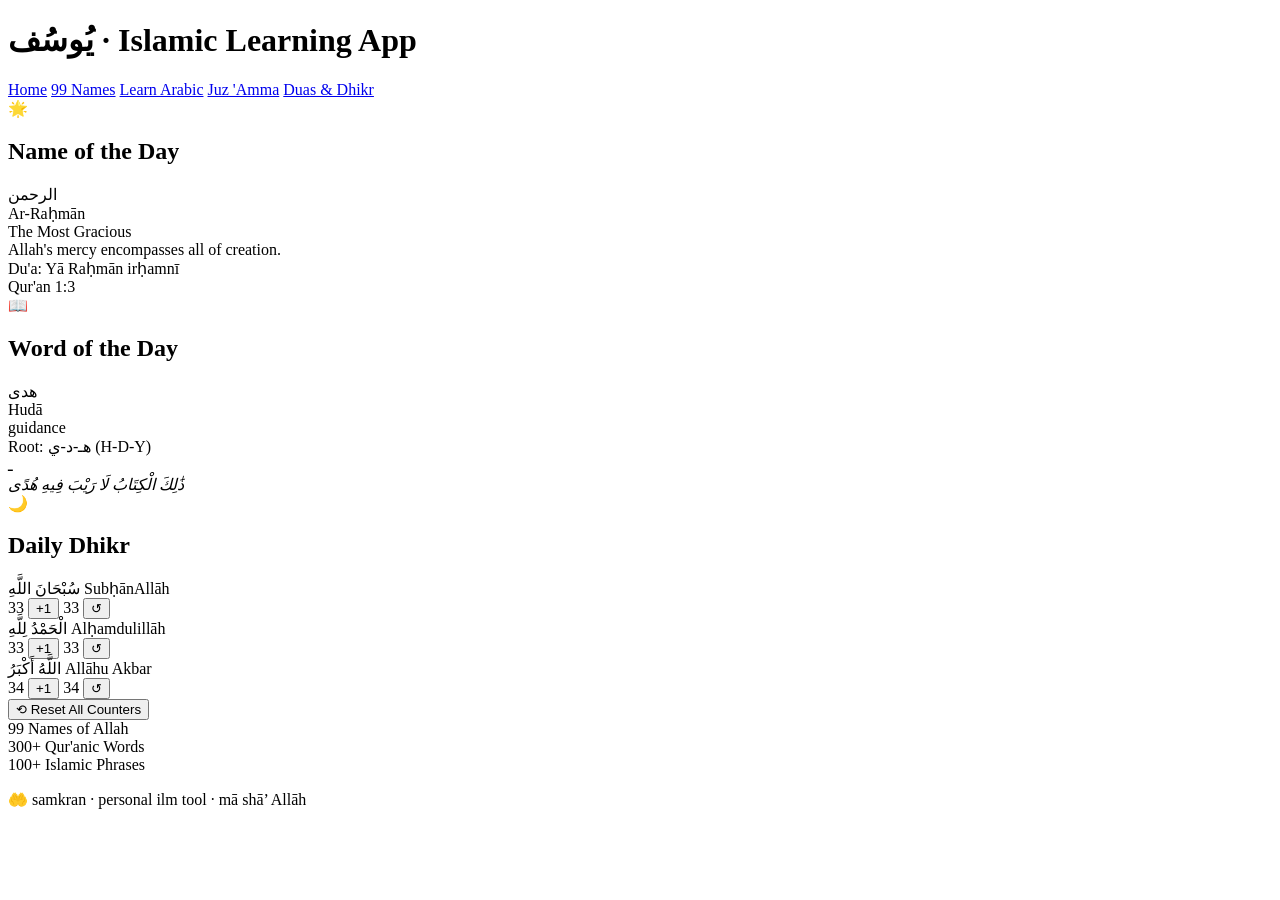
==== index.html @ 9eb37907 "Add HTML and manifest files" ====
<!DOCTYPE html>
<html lang="en">
<head>
  <meta charset="UTF-8">
  <meta name="viewport" content="width=device-width, initial-scale=1.0">
  <title>Yusuf · Islamic Learning App</title>
  <link rel="stylesheet" href="css/style.css">
  <link rel="preconnect" href="https://fonts.googleapis.com">
  <link rel="preconnect" href="https://fonts.gstatic.com" crossorigin>
  <link href="https://fonts.googleapis.com/css2?family=Amiri:wght@400;700&family=Noto+Sans:ital,wght@0,400;0,600;1,400&display=swap" rel="stylesheet">

  <!-- PWA Manifest and Theme -->
  <link rel="manifest" href="manifest.json">
  <meta name="theme-color" content="#facc15">
  <meta name="apple-mobile-web-app-capable" content="yes">
  <meta name="apple-mobile-web-app-status-bar-style" content="black-translucent">
  <meta name="apple-mobile-web-app-title" content="Samkran Ilm">
  <link rel="apple-touch-icon" href="icons/icon-192.png">
  <link rel="mask-icon" href="icons/icon-512.svg" color="#facc15">

  <!-- PWA Install Button -->
  <button id="installBtn" class="install-btn" style="display: none;">
    <span class="install-icon">📲</span>
    <span class="install-text">Install App</span>
  </button>
</head>
<body>
  <div class="container">
    <header class="header">
      <div class="logo">
        <h1><span class="arabic-logo">يُوسُف</span> · Islamic Learning App</h1>
      </div>
      <nav class="nav">
        <a href="index.html" class="active">Home</a>
        <a href="names.html">99 Names</a>
        <a href="arabic.html">Learn Arabic</a>
        <a href="juzAmma.html">Juz 'Amma</a>
        <a href="dua-dhikr.html">Duas & Dhikr</a>
      </nav>
    </header>

    <main>
      <div class="dashboard">
        <!-- Name of the Day Card -->
        <div class="card" id="nameOfDayCard">
          <div class="card-header">
            <span class="card-icon">🌟</span>
            <h2>Name of the Day</h2>
          </div>
          <div class="card-body">
            <div class="arabic-large" id="dailyNameArabic">الرحمن</div>
            <div class="transliteration" id="dailyNameTranslit">Ar-Raḥmān</div>
            <div class="meaning" id="dailyNameMeaning">The Most Gracious</div>
            <div class="reflection-box" id="dailyNameReflection">
              Allah's mercy encompasses all of creation.
            </div>
            <div class="dua-box" id="dailyNameDua">
              <span class="dua-label">Du'a:</span> Yā Raḥmān irḥamnī
            </div>
            <div class="evidence-badge" id="dailyNameEvidence">Qur'an 1:3</div>
          </div>
        </div>

        <!-- Arabic Word of the Day Card -->
        <div class="card" id="wordOfDayCard">
          <div class="card-header">
            <span class="card-icon">📖</span>
            <h2>Word of the Day</h2>
          </div>
          <div class="card-body">
            <div class="arabic-large" id="dailyWordArabic">هدى</div>
            <div class="transliteration" id="dailyWordTranslit">Hudā</div>
            <div class="meaning" id="dailyWordMeaning">guidance</div>
            <div class="root-box" id="dailyWordRoot">Root: هـ-د-ي (H-D-Y)</div>
            <div class="tajweed-note" id="dailyWordTajweed">ـ</div>
            <div class="example-box" id="dailyWordExample">
              <em>ذَٰلِكَ الْكِتَابُ لَا رَيْبَ فِيهِ هُدًى</em>
            </div>
          </div>
        </div>

        <!-- Daily Dhikr Card -->
        <div class="card">
          <div class="card-header">
            <span class="card-icon">🌙</span>
            <h2>Daily Dhikr</h2>
          </div>
          <div class="card-body">
            <div class="dhikr-item">
              <span class="dhikr-text">سُبْحَانَ اللَّهِ</span>
              <span class="dhikr-translit">SubḥānAllāh</span>
              <div class="counter-controls">
                <span class="badge" id="subhanTarget">33</span>
                <button class="counter-btn" id="subhanPlus">+1</button>
                <span class="counter-value" id="subhanValue">33</span>
                <button class="reset-btn" id="subhanReset">↺</button>
              </div>
            </div>
            
            <div class="dhikr-item">
              <span class="dhikr-text">الْحَمْدُ لِلَّهِ</span>
              <span class="dhikr-translit">Alḥamdulillāh</span>
              <div class="counter-controls">
                <span class="badge" id="hamdTarget">33</span>
                <button class="counter-btn" id="hamdPlus">+1</button>
                <span class="counter-value" id="hamdValue">33</span>
                <button class="reset-btn" id="hamdReset">↺</button>
              </div>
            </div>
            
            <div class="dhikr-item">
              <span class="dhikr-text">اللَّهُ أَكْبَرُ</span>
              <span class="dhikr-translit">Allāhu Akbar</span>
              <div class="counter-controls">
                <span class="badge" id="akbarTarget">34</span>
                <button class="counter-btn" id="akbarPlus">+1</button>
                <span class="counter-value" id="akbarValue">34</span>
                <button class="reset-btn" id="akbarReset">↺</button>
              </div>
            </div>
            
            <button class="btn-secondary" id="resetAllDhikr">⟲ Reset All Counters</button>
          </div>
        </div>
      </div>

      <!-- Quick Stats Row -->
      <div class="stats-row">
        <div class="stat-card">
          <span class="stat-value" id="totalNamesCount">99</span>
          <span class="stat-label">Names of Allah</span>
        </div>
        <div class="stat-card">
          <span class="stat-value" id="totalWordsCount">300+</span>
          <span class="stat-label">Qur'anic Words</span>
        </div>
        <div class="stat-card">
          <span class="stat-value" id="totalPhrasesCount">100+</span>
          <span class="stat-label">Islamic Phrases</span>
        </div>
      </div>
    </main>

    <footer class="footer">
      <p>🤲 samkran · personal ilm tool · mā shā’ Allāh</p>
    </footer>
  </div>

  <!-- Scripts - Updated with correct file names -->
  <script src="js/namesData.js"></script>
  <script src="js/arabic-data.js"></script>
  <script src="js/main.js"></script>

  <script>
  if ('serviceWorker' in navigator) {
    navigator.serviceWorker.register('/sw.js')
      .then(reg => console.log('✅ Service Worker registered'))
      .catch(err => console.log('❌ Service Worker error:', err));
  }
</script>

<div id="install-btn" style="display: none; position: fixed; bottom: 20px; left: 20px; right: 20px; background: #facc15; color: #0f172a; text-align: center; padding: 15px; border-radius: 50px; font-weight: bold; cursor: pointer; z-index: 1000;">
  📲 Install App
</div>

<script>
  let deferredPrompt;
  const installBtn = document.getElementById('install-btn');
  
  window.addEventListener('beforeinstallprompt', (e) => {
    e.preventDefault();
    deferredPrompt = e;
    installBtn.style.display = 'block';
  });
  
  installBtn.addEventListener('click', async () => {
    if (!deferredPrompt) return;
    installBtn.style.display = 'none';
    deferredPrompt.prompt();
    const { outcome } = await deferredPrompt.userChoice;
    console.log('Install result:', outcome);
  });
  
  window.addEventListener('appinstalled', () => {
    installBtn.style.display = 'none';
  });
</script>
</body>
</html>
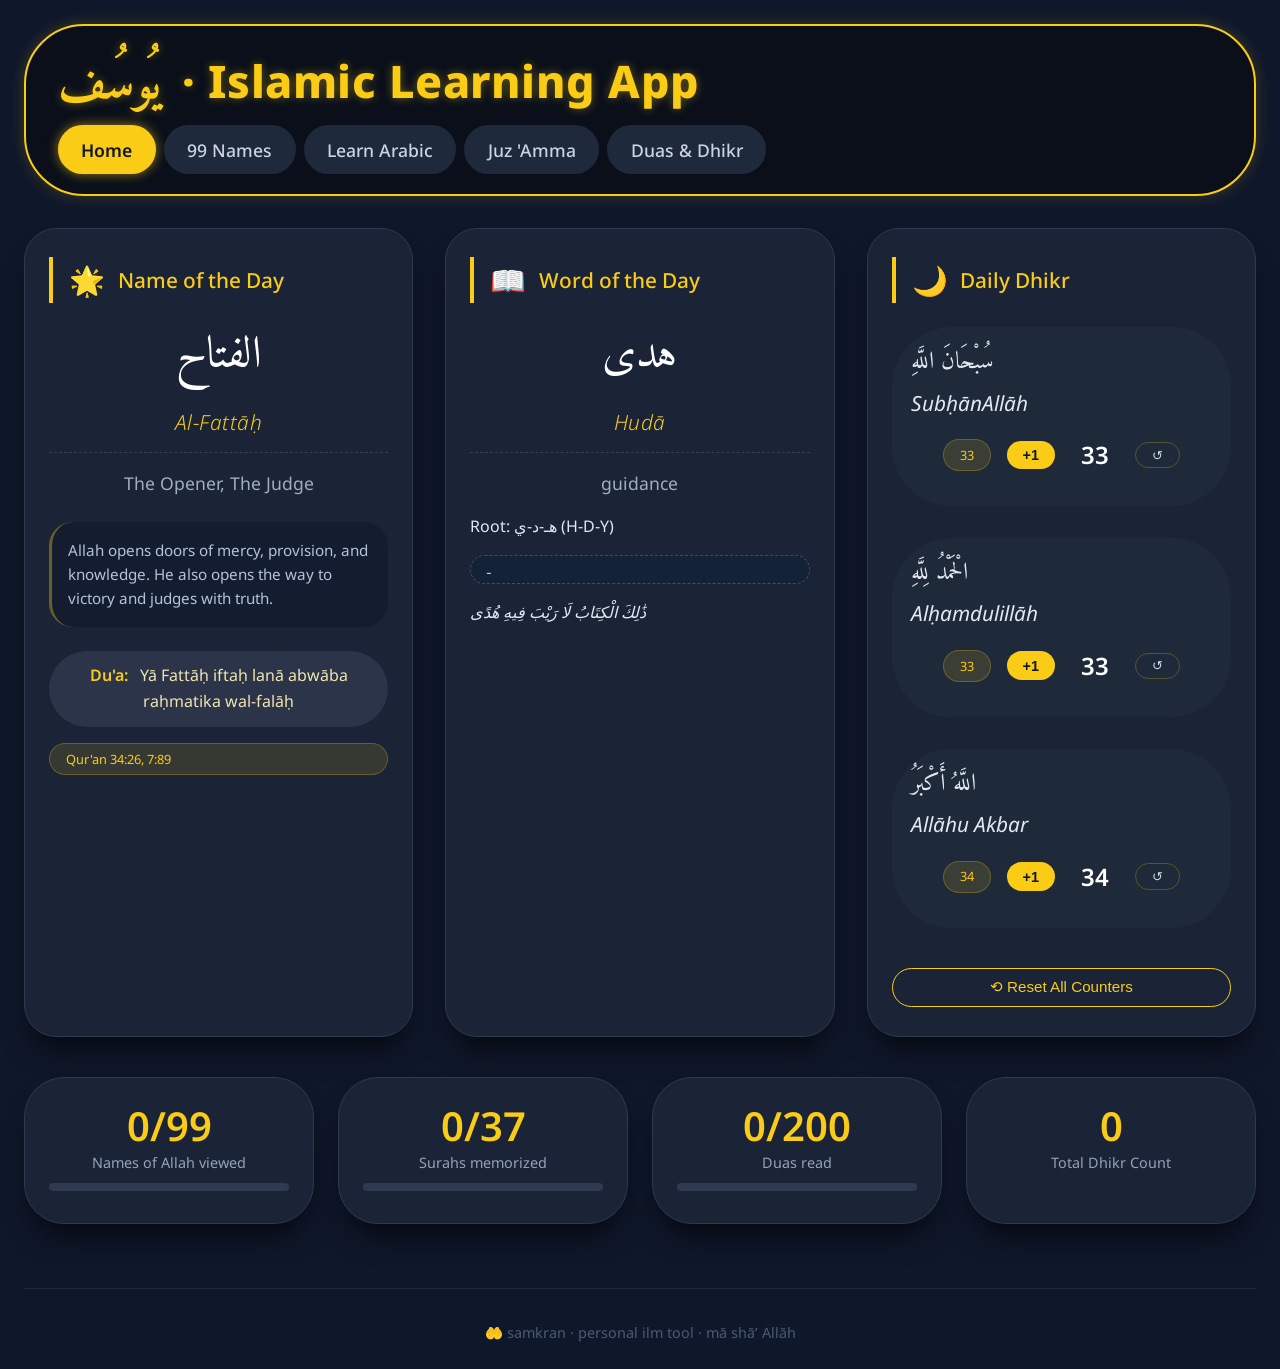
==== commit 0cc66040: "Updatedbto latest version" ====
--- a/index.html
+++ b/index.html
@@ -17,12 +17,6 @@
   <meta name="apple-mobile-web-app-title" content="Samkran Ilm">
   <link rel="apple-touch-icon" href="icons/icon-192.png">
   <link rel="mask-icon" href="icons/icon-512.svg" color="#facc15">
-
-  <!-- PWA Install Button -->
-  <button id="installBtn" class="install-btn" style="display: none;">
-    <span class="install-icon">📲</span>
-    <span class="install-text">Install App</span>
-  </button>
 </head>
 <body>
   <div class="container">
@@ -124,19 +118,32 @@
         </div>
       </div>
 
-      <!-- Quick Stats Row -->
+      <!-- GLOBAL PROGRESS STATS (enhanced) -->
       <div class="stats-row">
         <div class="stat-card">
-          <span class="stat-value" id="totalNamesCount">99</span>
-          <span class="stat-label">Names of Allah</span>
+          <span class="stat-value" id="globalNamesCount">0/99</span>
+          <span class="stat-label">Names of Allah viewed</span>
+          <div class="progress-bar-container" style="margin-top: 0.5rem;">
+            <div class="progress-bar-fill" id="globalNamesProgress" style="width: 0%;"></div>
+          </div>
         </div>
         <div class="stat-card">
-          <span class="stat-value" id="totalWordsCount">300+</span>
-          <span class="stat-label">Qur'anic Words</span>
+          <span class="stat-value" id="globalSurahsCount">0/37</span>
+          <span class="stat-label">Surahs memorized</span>
+          <div class="progress-bar-container" style="margin-top: 0.5rem;">
+            <div class="progress-bar-fill" id="globalSurahsProgress" style="width: 0%;"></div>
+          </div>
         </div>
         <div class="stat-card">
-          <span class="stat-value" id="totalPhrasesCount">100+</span>
-          <span class="stat-label">Islamic Phrases</span>
+          <span class="stat-value" id="globalDuasCount">0/200</span>
+          <span class="stat-label">Duas read</span>
+          <div class="progress-bar-container" style="margin-top: 0.5rem;">
+            <div class="progress-bar-fill" id="globalDuasProgress" style="width: 0%;"></div>
+          </div>
+        </div>
+        <div class="stat-card">
+          <span class="stat-value" id="globalDhikrCount">0</span>
+          <span class="stat-label">Total Dhikr Count</span>
         </div>
       </div>
     </main>
@@ -146,44 +153,43 @@
     </footer>
   </div>
 
-  <!-- Scripts - Updated with correct file names -->
+  <!-- PWA Install Button (only one) -->
+  <div id="install-btn" style="display: none; position: fixed; bottom: 20px; left: 20px; right: 20px; background: #facc15; color: #0f172a; text-align: center; padding: 15px; border-radius: 50px; font-weight: bold; cursor: pointer; z-index: 1000;">
+    📲 Install App
+  </div>
+
+  <!-- Scripts -->
   <script src="js/namesData.js"></script>
   <script src="js/arabic-data.js"></script>
   <script src="js/main.js"></script>
 
   <script>
-  if ('serviceWorker' in navigator) {
-    navigator.serviceWorker.register('/sw.js')
-      .then(reg => console.log('✅ Service Worker registered'))
-      .catch(err => console.log('❌ Service Worker error:', err));
-  }
-</script>
+    if ('serviceWorker' in navigator) {
+      navigator.serviceWorker.register('/sw.js')
+        .then(reg => console.log('✅ Service Worker registered'))
+        .catch(err => console.log('❌ Service Worker error:', err));
+    }
 
-<div id="install-btn" style="display: none; position: fixed; bottom: 20px; left: 20px; right: 20px; background: #facc15; color: #0f172a; text-align: center; padding: 15px; border-radius: 50px; font-weight: bold; cursor: pointer; z-index: 1000;">
-  📲 Install App
-</div>
-
-<script>
-  let deferredPrompt;
-  const installBtn = document.getElementById('install-btn');
-  
-  window.addEventListener('beforeinstallprompt', (e) => {
-    e.preventDefault();
-    deferredPrompt = e;
-    installBtn.style.display = 'block';
-  });
-  
-  installBtn.addEventListener('click', async () => {
-    if (!deferredPrompt) return;
-    installBtn.style.display = 'none';
-    deferredPrompt.prompt();
-    const { outcome } = await deferredPrompt.userChoice;
-    console.log('Install result:', outcome);
-  });
-  
-  window.addEventListener('appinstalled', () => {
-    installBtn.style.display = 'none';
-  });
-</script>
+    let deferredPrompt;
+    const installBtn = document.getElementById('install-btn');
+    
+    window.addEventListener('beforeinstallprompt', (e) => {
+      e.preventDefault();
+      deferredPrompt = e;
+      installBtn.style.display = 'block';
+    });
+    
+    installBtn.addEventListener('click', async () => {
+      if (!deferredPrompt) return;
+      installBtn.style.display = 'none';
+      deferredPrompt.prompt();
+      const { outcome } = await deferredPrompt.userChoice;
+      console.log('Install result:', outcome);
+    });
+    
+    window.addEventListener('appinstalled', () => {
+      installBtn.style.display = 'none';
+    });
+  </script>
 </body>
 </html>
--- a/css/style.css
+++ b/css/style.css
@@ -0,0 +1,3410 @@
+/* ===== SAMKRAN ILM · MAIN STYLESHEET ===== */
+/* Dark navy · Gold accent · Academic transliteration */
+
+* {
+  margin: 0;
+  padding: 0;
+  box-sizing: border-box;
+}
+
+
+body {
+  background-color: #0f172a;
+  color: #e2e8f0;
+  font-family: 'Noto Sans', -apple-system, BlinkMacSystemFont, 'Segoe UI', sans-serif;
+  line-height: 1.6;
+  min-height: 100vh;
+}
+
+.container {
+  max-width: 1400px;
+  margin: 0 auto;
+  padding: 1.5rem;
+}
+
+/* ===== HEADER & NAVIGATION ===== */
+.header {
+  display: flex;
+  justify-content: space-between;
+  align-items: center;
+  flex-wrap: wrap;
+  background-color: #0a0f1a;
+  padding: 1.2rem 2rem;
+  border-radius: 60px;
+  border: 2px solid #facc15;
+  box-shadow: 0 0 15px rgba(250, 204, 21, 0.2);
+  margin-bottom: 2rem;
+}
+
+.logo h1 {
+  font-size: 2.8rem;
+  font-weight: 800;
+  color: #facc15;
+  text-shadow: 0 0 10px rgba(250, 204, 21, 0.4);
+  letter-spacing: 0.5px;
+}
+
+.arabic-logo {
+  font-family: 'Amiri', serif;
+  font-size: 3rem;
+  margin-right: 0.5rem;
+  font-weight: 800;
+}
+
+.nav {
+  display: flex;
+  gap: 0.5rem;
+  flex-wrap: wrap;
+}
+
+.nav a {
+  color: #cbd5e1;
+  text-decoration: none;
+  padding: 0.6rem 1.4rem;
+  border-radius: 40px;
+  background-color: #1e293b;
+  border: 1px solid transparent;
+  transition: all 0.2s ease;
+  font-weight: 500;
+  font-size: 1.1rem;
+}
+
+.nav a:hover {
+  border-color: #facc1540;
+  color: #facc15;
+  background-color: #2d3a4f;
+}
+
+.nav a.active {
+  background-color: #facc15;
+  color: #0f172a;
+  font-weight: 600;
+  box-shadow: 0 0 12px #facc1590;
+}
+
+/* ===== CARDS & GRIDS (GENERAL) ===== */
+.dashboard {
+  display: grid;
+  grid-template-columns: repeat(auto-fit, minmax(320px, 1fr));
+  gap: 2rem;
+  margin-bottom: 2.5rem;
+}
+
+.card,
+.dua-card,
+.name-card,
+.word-card,
+.dhikr-card,
+.tool-card,
+.stat-card,
+.root-card,
+.phrase-card,
+.sentence-card,
+.quiz-card-large {
+  background: #1a2436;
+  border-radius: 32px;
+  padding: 1.8rem 1.5rem;
+  border: 1px solid #2d3a4f;
+  box-shadow: 0 20px 30px -10px rgba(0, 0, 0, 0.7);
+  transition: transform 0.2s, border-color 0.2s;
+}
+
+.card:hover,
+.dua-card:hover,
+.name-card:hover,
+.word-card:hover,
+.dhikr-card:hover,
+.tool-card:hover,
+.stat-card:hover,
+.root-card:hover,
+.phrase-card:hover,
+.sentence-card:hover {
+  border-color: #facc1550;
+  transform: translateY(-4px);
+}
+
+.card-header {
+  display: flex;
+  align-items: center;
+  gap: 0.8rem;
+  margin-bottom: 1.5rem;
+  border-left: 4px solid #facc15;
+  padding-left: 1rem;
+}
+
+.card-header h2,
+.dua-header h2,
+.dhikr-header h2,
+.tools-header h2 {
+  font-size: 1.3rem;
+  font-weight: 500;
+  color: #facc15;
+}
+
+.card-icon,
+.header-icon {
+  font-size: 1.8rem;
+}
+
+.card-body {
+  display: flex;
+  flex-direction: column;
+  gap: 1rem;
+}
+
+/* ===== TYPOGRAPHY ===== */
+.arabic-large {
+  font-family: 'Amiri', 'Traditional Arabic', serif;
+  font-size: 2.8rem;
+  color: #ffffff;
+  line-height: 1.3;
+  text-align: center;
+  margin-bottom: 0.3rem;
+}
+
+.transliteration {
+  font-size: 1.3rem;
+  color: #facc15;
+  font-style: italic;
+  font-weight: 300;
+  text-align: center;
+  letter-spacing: 0.5px;
+  border-bottom: 1px dashed #334155;
+  padding-bottom: 0.8rem;
+}
+
+.meaning,
+.swahili-text {
+  font-size: 1.1rem;
+  color: #a0afc0;
+  text-align: center;
+  font-weight: 400;
+}
+
+.reflection-box {
+  background: #0f172a80;
+  border-radius: 24px;
+  padding: 1rem;
+  font-size: 0.95rem;
+  color: #b1c3d9;
+  border-left: 3px solid #facc1560;
+  margin: 0.5rem 0;
+}
+
+.dua-box {
+  background: #2b3448;
+  padding: 0.8rem 1rem;
+  border-radius: 60px;
+  font-size: 1rem;
+  color: #f1e5b0;
+  text-align: center;
+}
+
+.dua-label {
+  color: #facc15;
+  font-weight: 600;
+  margin-right: 0.5rem;
+}
+
+.evidence-badge,
+.source-badge,
+.category-badge,
+.badge {
+  background: #facc1520;
+  color: #facc15;
+  padding: 0.3rem 1rem;
+  border-radius: 30px;
+  font-size: 0.8rem;
+  border: 1px solid #facc1540;
+  display: inline-block;
+  white-space: nowrap;
+}
+
+.source-badge.quran {
+  background: #4ade8020;
+  color: #4ade80;
+  border-color: #4ade8040;
+}
+
+.source-badge.hadith {
+  background: #60a5fa20;
+  color: #60a5fa;
+  border-color: #60a5fa40;
+}
+
+.badge.large {
+  font-size: 1rem;
+  padding: 0.4rem 1.2rem;
+}
+
+/* ===== COUNTERS (used in Dhikr) ===== */
+.dhikr-item {
+  background: #1e2a3a;
+  border-radius: 60px;
+  padding: 1rem 1.2rem;
+  margin-bottom: 1rem;
+}
+
+.dhikr-text {
+  font-family: 'Amiri', serif;
+  font-size: 1.5rem;
+  display: block;
+  margin-bottom: 0.3rem;
+}
+
+.dhikr-translit {
+  font-size: 0.9rem;
+  color: #94a3b8;
+  font-style: italic;
+  display: block;
+  margin-bottom: 0.8rem;
+}
+
+.counter-controls {
+  display: flex;
+  align-items: center;
+  justify-content: space-between;
+  gap: 0.5rem;
+}
+
+.counter-btn {
+  background: #facc15;
+  border: none;
+  color: #0f172a;
+  font-weight: bold;
+  padding: 0.4rem 1rem;
+  border-radius: 30px;
+  cursor: pointer;
+  transition: 0.15s;
+  font-size: 0.9rem;
+}
+
+.counter-btn:hover {
+  background: #ffd966;
+  transform: scale(1.02);
+}
+
+.counter-value {
+  font-size: 1.5rem;
+  font-weight: 600;
+  color: white;
+  min-width: 3rem;
+  text-align: center;
+}
+
+.reset-btn,
+.counter-control-btn {
+  background: transparent;
+  border: 1px solid #facc1540;
+  color: #cbd5e1;
+  padding: 0.3rem 1rem;
+  border-radius: 30px;
+  cursor: pointer;
+  transition: 0.1s;
+}
+
+.reset-btn:hover,
+.counter-control-btn:hover {
+  background: #facc1510;
+  border-color: #facc15;
+}
+
+.btn-secondary {
+  background: transparent;
+  border: 1px solid #facc15;
+  color: #facc15;
+  padding: 0.6rem 1.5rem;
+  border-radius: 40px;
+  cursor: pointer;
+  font-size: 0.95rem;
+  margin-top: 0.5rem;
+  width: 100%;
+  transition: 0.15s;
+}
+
+.btn-secondary:hover {
+  background: #facc1510;
+}
+
+/* ===== STATS ROW ===== */
+.stats-row {
+  display: grid;
+  grid-template-columns: repeat(auto-fit, minmax(150px, 1fr));
+  gap: 1.5rem;
+  margin: 2rem 0;
+}
+
+.stat-card {
+  background: #1a2436;
+  border-radius: 40px;
+  padding: 1.5rem;
+  text-align: center;
+  border: 1px solid #2d3a4f;
+}
+
+.stat-value {
+  font-size: 2.5rem;
+  font-weight: 600;
+  color: #facc15;
+  display: block;
+  line-height: 1.2;
+}
+
+.stat-label {
+  font-size: 0.95rem;
+  color: #94a3b8;
+}
+
+/* ===== NAMES GRID ===== */
+.names-grid {
+  display: grid;
+  grid-template-columns: repeat(auto-fill, minmax(280px, 1fr));
+  gap: 1.8rem;
+  margin: 2rem 0;
+}
+
+.name-card {
+  background: #1a2436;
+  border-radius: 32px;
+  padding: 1.8rem 1.2rem;
+  border: 1px solid #2d3a4f;
+  cursor: pointer;
+  transition: all 0.2s;
+  display: flex;
+  flex-direction: column;
+  gap: 0.8rem;
+}
+
+.name-card:hover {
+  border-color: #facc15;
+  transform: translateY(-5px);
+  box-shadow: 0 20px 25px -10px #000000cc;
+}
+
+.name-card .arabic-name {
+  font-family: 'Amiri', serif;
+  font-size: 2.2rem;
+  color: white;
+  text-align: center;
+}
+
+.name-card .transliteration {
+  font-size: 1.1rem;
+  border-bottom: none;
+  padding-bottom: 0;
+}
+
+.name-card .meaning {
+  font-size: 0.95rem;
+}
+
+/* ===== DETAIL VIEW ===== */
+.hidden {
+  display: none !important;
+}
+
+.btn-back {
+  background: #1e2a3a;
+  border: 1px solid #facc1540;
+  color: white;
+  padding: 0.6rem 1.8rem;
+  border-radius: 40px;
+  cursor: pointer;
+  margin-bottom: 1.5rem;
+  font-size: 1rem;
+}
+
+.btn-back:hover {
+  background: #2a3a50;
+  border-color: #facc15;
+}
+
+.detail-card {
+  background: #1a2436;
+  border-radius: 40px;
+  padding: 2.5rem;
+  border: 1px solid #2d3a4f;
+}
+
+.detail-header {
+  text-align: center;
+  margin-bottom: 2rem;
+  border-bottom: 1px solid #334155;
+  padding-bottom: 1.5rem;
+}
+
+.name-arabic-large {
+  font-family: 'Amiri', serif;
+  font-size: 4.5rem;
+  color: #facc15;
+  line-height: 1.3;
+}
+
+.name-translit-large {
+  font-size: 2rem;
+  color: #e2e8f0;
+  font-style: italic;
+}
+
+.detail-row {
+  display: flex;
+  flex-wrap: wrap;
+  border-bottom: 1px dashed #334155;
+  padding: 1rem 0;
+}
+
+.detail-label {
+  flex: 0 0 140px;
+  color: #94a3b8;
+  font-weight: 500;
+}
+
+.detail-value {
+  flex: 1;
+  color: white;
+}
+
+.personal-note-section {
+  margin-top: 2rem;
+  padding-top: 1rem;
+}
+
+.personal-note {
+  width: 100%;
+  background: #1e2a3a;
+  border: 1px solid #3d4e66;
+  border-radius: 28px;
+  padding: 1.2rem;
+  color: white;
+  font-family: inherit;
+  margin-top: 0.5rem;
+  resize: vertical;
+}
+
+/* ===== WORDS GRID ===== */
+.words-grid {
+  display: grid;
+  grid-template-columns: repeat(auto-fill, minmax(300px, 1fr));
+  gap: 1.2rem;
+  max-height: 600px;
+  overflow-y: auto;
+  padding-right: 0.5rem;
+  margin: 1.5rem 0;
+}
+
+.word-card {
+  background: #1b2538;
+  border-radius: 24px;
+  padding: 1.2rem;
+  border: 1px solid #2e3b50;
+  display: flex;
+  flex-direction: column;
+  gap: 0.5rem;
+}
+
+.word-arabic {
+  font-family: 'Amiri', serif;
+  font-size: 2rem;
+  color: white;
+}
+
+.word-translit {
+  color: #facc15;
+  font-style: italic;
+  font-size: 1rem;
+}
+
+.word-meaning {
+  color: #a0afc0;
+  font-size: 0.95rem;
+}
+
+.word-root {
+  font-size: 0.85rem;
+  color: #64748b;
+  background: #0f172a;
+  padding: 0.2rem 0.8rem;
+  border-radius: 20px;
+  display: inline-block;
+  align-self: flex-start;
+}
+
+.tajweed-note {
+  font-size: 0.8rem;
+  background: #132237;
+  padding: 0.2rem 1rem;
+  border-radius: 30px;
+  color: #aaccff;
+  border: 1px dashed #3b4e6b;
+  cursor: help;
+}
+
+/* ===== TABS (general) ===== */
+.tabs-container,
+.main-tabs-container,
+.learning-tabs {
+  display: flex;
+  flex-wrap: wrap;
+  gap: 0.5rem;
+  margin: 2rem 0;
+  background: #1a2436;
+  padding: 0.8rem;
+  border-radius: 60px;
+  border: 1px solid #2d3a4f;
+  justify-content: center;
+}
+
+.tab-btn,
+.main-tab-btn,
+.learning-tabs .tab-btn,
+.filter-btn,
+.category-pill,
+.dhikr-cat-btn {
+  background: transparent;
+  border: none;
+  color: #94a3b8;
+  padding: 0.7rem 1.5rem;
+  border-radius: 40px;
+  cursor: pointer;
+  font-size: 1rem;
+  transition: all 0.2s;
+  flex: 0 1 auto;
+  min-width: 120px;
+  white-space: nowrap;
+}
+
+.tab-btn:hover,
+.main-tab-btn:hover,
+.learning-tabs .tab-btn:hover,
+.filter-btn:hover,
+.category-pill:hover,
+.dhikr-cat-btn:hover {
+  background: #2d3a4f;
+  color: white;
+}
+
+.tab-btn.active,
+.main-tab-btn.active,
+.learning-tabs .tab-btn.active,
+.filter-btn.active,
+.category-pill.active,
+.dhikr-cat-btn.active {
+  background: #facc15;
+  color: #0f172a;
+  font-weight: 600;
+}
+
+.tab-content {
+  display: block;
+}
+
+.tab-content.hidden,
+.main-tab-content.hidden {
+  display: none !important;
+}
+
+/* ===== SEARCH BOX ===== */
+.search-box {
+  background: #1e2a3a;
+  border: 1px solid #3d4e66;
+  border-radius: 60px;
+  padding: 0.8rem 1.5rem;
+  color: white;
+  font-size: 1rem;
+  width: 100%;
+  max-width: 400px;
+  margin: 1rem 0;
+}
+
+.search-box:focus {
+  outline: none;
+  border-color: #facc15;
+}
+
+/* ===== PHRASES LIST ===== */
+.phrases-list {
+  max-height: 600px;
+  overflow-y: auto;
+  padding-right: 0.5rem;
+}
+
+.phrase-item {
+  background: #1b2538;
+  border-radius: 28px;
+  padding: 1.2rem;
+  margin-bottom: 0.8rem;
+  border: 1px solid #2e3b50;
+}
+
+.phrase-arabic {
+  font-family: 'Amiri', serif;
+  font-size: 1.8rem;
+  color: white;
+  margin-right: 1rem;
+}
+
+.phrase-translit {
+  color: #facc15;
+  font-style: italic;
+  font-size: 1rem;
+}
+
+.phrase-meaning {
+  color: #a0afc0;
+  margin: 0.5rem 0;
+}
+
+.phrase-usage {
+  font-size: 0.85rem;
+  color: #64748b;
+  background: #0f172a;
+  padding: 0.2rem 0.8rem;
+  border-radius: 20px;
+  display: inline-block;
+}
+
+/* ===== SLIDESHOW ===== */
+.slideshow-container {
+  background: #111e2e;
+  border-radius: 48px;
+  padding: 2.5rem 2rem;
+  text-align: center;
+  margin: 2rem 0;
+  border: 1px solid #facc1520;
+}
+
+.slideshow-arabic {
+  font-family: 'Amiri', serif;
+  font-size: 3.5rem;
+  color: #facc15;
+  line-height: 1.4;
+  margin-bottom: 0.5rem;
+}
+
+.slideshow-translit {
+  font-size: 1.8rem;
+  color: #e2e8f0;
+  font-style: italic;
+  margin-bottom: 1rem;
+}
+
+.slideshow-meaning {
+  font-size: 1.3rem;
+  color: #94a3b8;
+  margin-bottom: 1.5rem;
+}
+
+.slideshow-count {
+  background: #facc1520;
+  color: #facc15;
+  padding: 0.5rem 2rem;
+  border-radius: 60px;
+  display: inline-block;
+  font-size: 1.2rem;
+  border: 1px solid #facc1540;
+  margin-bottom: 1.5rem;
+}
+
+.slideshow-nav {
+  display: flex;
+  justify-content: center;
+  gap: 1rem;
+  margin: 1.5rem 0;
+}
+
+.nav-btn {
+  background: #1e2a3a;
+  border: 1px solid #facc1540;
+  color: white;
+  padding: 0.6rem 2rem;
+  border-radius: 40px;
+  font-size: 1rem;
+  cursor: pointer;
+  transition: 0.1s;
+}
+
+.nav-btn:hover {
+  background: #2a3a50;
+  border-color: #facc15;
+}
+
+.timer-note {
+  color: #64748b;
+  font-size: 0.9rem;
+}
+
+/* ===== ROOTS & KHUTBAH ===== */
+.roots-grid {
+  display: grid;
+  grid-template-columns: repeat(auto-fit, minmax(250px, 1fr));
+  gap: 1.5rem;
+  margin: 2rem 0;
+}
+
+.root-card {
+  background: #1a2436;
+  border-radius: 28px;
+  padding: 1.5rem;
+  border: 1px solid #2d3a4f;
+}
+
+.root-letters {
+  font-family: 'Amiri', serif;
+  font-size: 2.5rem;
+  color: #facc15;
+  margin-bottom: 0.5rem;
+}
+
+.root-meaning {
+  color: white;
+  font-weight: 500;
+  margin-bottom: 1rem;
+}
+
+.root-words {
+  list-style: none;
+}
+
+.root-words li {
+  padding: 0.3rem 0;
+  border-bottom: 1px dashed #334155;
+  display: flex;
+  justify-content: space-between;
+}
+
+.khutbah-grid {
+  display: grid;
+  grid-template-columns: repeat(auto-fill, minmax(200px, 1fr));
+  gap: 1rem;
+  margin: 1.5rem 0;
+}
+
+.khutbah-item {
+  background: #1b2538;
+  border-radius: 20px;
+  padding: 1rem;
+  text-align: center;
+}
+
+.khutbah-arabic {
+  font-family: 'Amiri', serif;
+  font-size: 1.8rem;
+  color: white;
+}
+
+.khutbah-translit {
+  color: #facc15;
+  font-style: italic;
+  font-size: 0.9rem;
+}
+
+.khutbah-meaning {
+  color: #94a3b8;
+  font-size: 0.85rem;
+  margin-top: 0.3rem;
+}
+
+/* ===== FOOTER ===== */
+.footer {
+  margin-top: 4rem;
+  text-align: center;
+  color: #4b5b73;
+  font-size: 0.9rem;
+  border-top: 1px solid #1e2a3a;
+  padding-top: 2rem;
+}
+
+/* ===== UTILITY CLASSES ===== */
+.section-header {
+  display: flex;
+  justify-content: space-between;
+  align-items: center;
+  flex-wrap: wrap;
+  margin: 1.5rem 0;
+}
+
+.section-header h2 {
+  color: #facc15;
+  font-weight: 500;
+}
+
+.info-box {
+  background: #1a2436;
+  border-radius: 28px;
+  padding: 1.5rem;
+  margin: 1.5rem 0;
+  border-left: 4px solid #facc15;
+}
+
+/* ===== SCROLLBAR STYLING ===== */
+::-webkit-scrollbar {
+  width: 8px;
+}
+
+::-webkit-scrollbar-track {
+  background: #1a2436;
+  border-radius: 10px;
+}
+
+::-webkit-scrollbar-thumb {
+  background: #3d4e66;
+  border-radius: 10px;
+}
+
+::-webkit-scrollbar-thumb:hover {
+  background: #facc1540;
+}
+
+/* ===== JUZ 'AMMA STYLES ===== */
+.juz-content {
+  min-height: 60vh;
+  padding: 1rem 0;
+}
+
+.juz-header {
+  margin-bottom: 2rem;
+}
+
+.juz-header h2 {
+  font-size: 2.2rem;
+  color: #facc15;
+  margin-bottom: 1rem;
+  font-weight: 500;
+}
+
+.progress-summary {
+  background: #1a2436;
+  border-radius: 60px;
+  padding: 1.5rem;
+  margin-bottom: 2rem;
+  border: 1px solid #2d3a4f;
+}
+
+.summary-stats {
+  display: flex;
+  justify-content: space-between;
+  margin-bottom: 1rem;
+  color: #e2e8f0;
+}
+
+.stat {
+  font-size: 1.1rem;
+}
+
+.overall-progress-bar {
+  height: 8px;
+  background: #2d3a4f;
+  border-radius: 10px;
+  overflow: hidden;
+}
+
+.progress-fill {
+  height: 100%;
+  background: linear-gradient(90deg, #facc15, #4ade80);
+  transition: width 0.3s ease;
+}
+
+.surah-grid {
+  display: flex;
+  flex-direction: column;
+  gap: 1rem;
+}
+
+.surah-card {
+  background: #1a2436;
+  border-radius: 24px;
+  padding: 1.2rem 1.5rem;
+  border: 1px solid #2d3a4f;
+  display: flex;
+  align-items: center;
+  gap: 1.5rem;
+  position: relative;
+  transition: all 0.2s ease;
+  cursor: pointer;
+}
+
+.surah-card:hover {
+  border-color: #facc15;
+  transform: translateX(8px);
+  box-shadow: 0 4px 12px rgba(250, 204, 21, 0.1);
+}
+
+.surah-card.memorized {
+  border-left: 4px solid #4ade80;
+}
+
+.surah-number {
+  font-size: 1.8rem;
+  font-weight: 600;
+  color: #facc15;
+  opacity: 0.5;
+  min-width: 50px;
+  text-align: center;
+}
+
+.surah-info {
+  flex: 1;
+}
+
+.surah-arabic {
+  font-family: 'Amiri', serif;
+  font-size: 1.8rem;
+  color: white;
+  line-height: 1.4;
+}
+
+.surah-english {
+  font-size: 1.2rem;
+  color: #e2e8f0;
+  margin-bottom: 0.3rem;
+}
+
+.surah-ayahs {
+  font-size: 0.9rem;
+  color: #94a3b8;
+}
+
+.surah-progress {
+  width: 100px;
+  height: 4px;
+  background: #2d3a4f;
+  border-radius: 4px;
+  overflow: hidden;
+}
+
+.surah-progress .progress-bar {
+  height: 100%;
+  background: #4ade80;
+  transition: width 0.3s ease;
+}
+
+.memorized-badge {
+  position: absolute;
+  top: -8px;
+  right: 20px;
+  background: #4ade80;
+  color: #0f172a;
+  padding: 0.2rem 1rem;
+  border-radius: 30px;
+  font-size: 0.8rem;
+  font-weight: 600;
+}
+
+.play-btn-small {
+  background: #facc15;
+  border: none;
+  color: #0f172a;
+  width: 40px;
+  height: 40px;
+  border-radius: 50%;
+  font-size: 1.2rem;
+  cursor: pointer;
+  transition: all 0.2s;
+  display: flex;
+  align-items: center;
+  justify-content: center;
+}
+
+.play-btn-small:hover {
+  transform: scale(1.1);
+  box-shadow: 0 0 20px #facc15;
+}
+
+.surah-view {
+  animation: fadeIn 0.3s ease;
+}
+
+.back-btn {
+  background: #1e2a3a;
+  border: 1px solid #facc1540;
+  color: white;
+  padding: 0.6rem 1.5rem;
+  border-radius: 40px;
+  cursor: pointer;
+  margin-bottom: 2rem;
+  font-size: 1rem;
+  transition: all 0.2s;
+}
+
+.back-btn:hover {
+  background: #2a3a50;
+  border-color: #facc15;
+}
+
+.surah-header {
+  text-align: center;
+  margin-bottom: 2rem;
+  padding: 2rem;
+  background: #1a2436;
+  border-radius: 40px;
+  border: 1px solid #2d3a4f;
+}
+
+.surah-arabic-large {
+  font-family: 'Amiri', serif;
+  font-size: 3.5rem;
+  color: #facc15;
+  margin-bottom: 0.5rem;
+}
+
+.surah-english-large {
+  font-size: 1.8rem;
+  color: #e2e8f0;
+  margin-bottom: 0.5rem;
+}
+
+.surah-meta {
+  color: #94a3b8;
+  font-size: 1rem;
+}
+
+.audio-player {
+  background: #1a2436;
+  border-radius: 60px;
+  padding: 1.5rem;
+  margin-bottom: 2rem;
+  border: 1px solid #2d3a4f;
+}
+
+.player-controls {
+  display: flex;
+  gap: 1rem;
+  justify-content: center;
+  flex-wrap: wrap;
+  margin-bottom: 1rem;
+}
+
+.control-btn {
+  background: #2d3a4f;
+  border: none;
+  color: white;
+  padding: 0.6rem 1.5rem;
+  border-radius: 40px;
+  cursor: pointer;
+  font-size: 1rem;
+  transition: all 0.2s;
+  min-width: 100px;
+}
+
+.control-btn:hover {
+  background: #facc15;
+  color: #0f172a;
+}
+
+.speed-control {
+  display: flex;
+  align-items: center;
+  gap: 0.5rem;
+}
+
+.speed-control select {
+  background: #2d3a4f;
+  border: 1px solid #facc1540;
+  color: white;
+  padding: 0.5rem 1rem;
+  border-radius: 30px;
+  cursor: pointer;
+}
+
+.progress-container {
+  position: relative;
+  height: 10px;
+  background: #2d3a4f;
+  border-radius: 10px;
+  overflow: hidden;
+}
+
+.progress-container .progress-bar {
+  position: absolute;
+  top: 0;
+  left: 0;
+  height: 100%;
+  background: linear-gradient(90deg, #facc15, #4ade80);
+  pointer-events: none;
+}
+
+.seek-slider {
+  position: absolute;
+  top: 0;
+  left: 0;
+  width: 100%;
+  height: 100%;
+  opacity: 0;
+  cursor: pointer;
+  z-index: 2;
+}
+
+.seek-slider:hover {
+  opacity: 0.3;
+}
+
+.view-controls {
+  display: flex;
+  gap: 0.5rem;
+  justify-content: center;
+  margin-bottom: 2rem;
+  flex-wrap: wrap;
+}
+
+.view-btn {
+  background: transparent;
+  border: 1px solid #2d3a4f;
+  color: #94a3b8;
+  padding: 0.6rem 1.2rem;
+  border-radius: 40px;
+  cursor: pointer;
+  transition: all 0.2s;
+  font-size: 0.95rem;
+}
+
+.view-btn:hover {
+  border-color: #facc15;
+  color: white;
+}
+
+.view-btn.active {
+  background: #facc15;
+  color: #0f172a;
+  border-color: #facc15;
+  font-weight: 600;
+}
+
+.ayah-container {
+  background: #1a2436;
+  border-radius: 40px;
+  padding: 2rem;
+  border: 1px solid #2d3a4f;
+  max-height: 500px;
+  overflow-y: auto;
+}
+
+.ayah {
+  padding: 1rem;
+  border-bottom: 1px solid #2d3a4f;
+  transition: all 0.2s;
+  font-size: 1.2rem;
+  line-height: 1.8;
+  cursor: pointer;
+}
+
+.ayah:last-child {
+  border-bottom: none;
+}
+
+.ayah:hover {
+  background: #2d3a4f;
+  transform: translateX(5px);
+}
+
+.ayah.active-ayah {
+  background: rgba(250, 204, 21, 0.15);
+  border-left: 4px solid #facc15;
+  border-radius: 0 8px 8px 0;
+}
+
+.ayah-number {
+  color: #facc15;
+  font-weight: 600;
+  margin-right: 1rem;
+  min-width: 40px;
+  display: inline-block;
+  font-size: 1rem;
+}
+
+.ayah-arabic {
+  font-family: 'Amiri', serif;
+  font-size: 1.8rem;
+  color: white;
+  line-height: 2.2;
+  direction: rtl;
+  display: inline-block;
+  width: 100%;
+  text-align: right;
+}
+
+.ayah-translit {
+  color: #e2e8f0;
+  font-style: italic;
+  font-size: 1.2rem;
+  line-height: 1.8;
+}
+
+.ayah-swahili {
+  color: #94a3b8;
+  font-size: 1.1rem;
+  line-height: 1.8;
+}
+
+/* Memorization Mode */
+.ayah-container.memorization-mode .ayah:not(.active-ayah) .ayah-arabic,
+.ayah-container.memorization-mode .ayah:not(.active-ayah) .ayah-translit,
+.ayah-container.memorization-mode .ayah:not(.active-ayah) .ayah-swahili {
+  filter: blur(5px);
+  user-select: none;
+  opacity: 0.5;
+}
+
+.ayah-container.memorization-mode .ayah.active-ayah .ayah-arabic,
+.ayah-container.memorization-mode .ayah.active-ayah .ayah-translit,
+.ayah-container.memorization-mode .ayah.active-ayah .ayah-swahili {
+  filter: none;
+  opacity: 1;
+  font-weight: bold;
+}
+
+/* Surah Navigation */
+.surah-navigation {
+  display: flex;
+  justify-content: space-between;
+  margin-top: 2rem;
+  gap: 1rem;
+  flex-wrap: wrap;
+}
+
+.surah-navigation .nav-btn {
+  background: #1e2a3a;
+  border: 1px solid #facc1540;
+  color: white;
+  padding: 0.8rem 1.5rem;
+  border-radius: 40px;
+  cursor: pointer;
+  font-size: 1rem;
+  transition: all 0.2s;
+  flex: 1;
+  min-width: 150px;
+}
+
+.surah-navigation .nav-btn:hover:not(:disabled) {
+  background: #2a3a50;
+  border-color: #facc15;
+}
+
+.surah-navigation .nav-btn:disabled {
+  opacity: 0.3;
+  cursor: not-allowed;
+}
+
+/* ===== ARABIC LEARNING PAGE STYLES ===== */
+.arabic-page {
+  max-width: 1200px;
+  margin: 0 auto;
+  padding: 2rem 1rem;
+}
+
+.arabic-header {
+  text-align: center;
+  margin-bottom: 2rem;
+}
+
+.arabic-header h2 {
+  font-size: 2rem;
+  color: #facc15;
+  margin-bottom: 0.5rem;
+  font-family: 'Amiri', serif;
+}
+
+.arabic-subtitle {
+  color: #94a3b8;
+  font-size: 1.1rem;
+}
+
+/* Learning Progress */
+.learning-progress {
+  display: grid;
+  grid-template-columns: repeat(auto-fit, minmax(200px, 1fr));
+  gap: 1.5rem;
+  margin-bottom: 2.5rem;
+  padding: 1.5rem;
+  background: #1a2436;
+  border-radius: 16px;
+  border: 1px solid #2d3a4f;
+}
+
+.progress-item {
+  text-align: center;
+}
+
+.progress-label {
+  display: block;
+  font-weight: 600;
+  color: #e2e8f0;
+  margin-bottom: 0.5rem;
+}
+
+.progress-bar-container {
+  height: 8px;
+  background: #2d3a4f;
+  border-radius: 4px;
+  margin-bottom: 0.5rem;
+  overflow: hidden;
+}
+
+.progress-bar-fill {
+  height: 100%;
+  background: linear-gradient(90deg, #facc15, #4ade80);
+  border-radius: 4px;
+  transition: width 0.5s ease;
+}
+
+.progress-count {
+  color: #94a3b8;
+  font-size: 0.9rem;
+}
+
+/* Letters Master Grid */
+.letters-master-grid {
+  display: grid;
+  grid-template-columns: repeat(auto-fill, minmax(100px, 1fr));
+  gap: 1rem;
+  margin-bottom: 2rem;
+}
+
+.letter-master-card {
+  background: #1a2436;
+  border: 2px solid #2d3a4f;
+  border-radius: 12px;
+  padding: 1rem;
+  text-align: center;
+  cursor: pointer;
+  transition: all 0.3s ease;
+  position: relative;
+}
+
+.letter-master-card:hover {
+  transform: translateY(-5px);
+  border-color: #facc15;
+  box-shadow: 0 10px 20px rgba(0, 0, 0, 0.5);
+}
+
+.letter-main {
+  font-family: 'Amiri', serif;
+  font-size: 3rem;
+  color: #facc15;
+  line-height: 1;
+  margin-bottom: 0.5rem;
+}
+
+.letter-name {
+  display: block;
+  font-weight: 600;
+  color: #e2e8f0;
+  font-size: 0.9rem;
+}
+
+.letter-sound {
+  display: block;
+  color: #94a3b8;
+  font-size: 0.8rem;
+}
+
+.viewed-badge {
+  position: absolute;
+  top: 5px;
+  right: 5px;
+  background: #facc15;
+  color: #0f172a;
+  width: 20px;
+  height: 20px;
+  border-radius: 50%;
+  display: flex;
+  align-items: center;
+  justify-content: center;
+  font-size: 0.8rem;
+  font-weight: bold;
+}
+
+.viewed-badge-small {
+  position: absolute;
+  top: 5px;
+  right: 5px;
+  color: #facc15;
+  font-size: 1rem;
+}
+
+/* Letter Modal */
+.letter-modal {
+  position: fixed;
+  top: 0;
+  left: 0;
+  width: 100%;
+  height: 100%;
+  background: rgba(0, 0, 0, 0.9);
+  display: flex;
+  align-items: center;
+  justify-content: center;
+  z-index: 1000;
+}
+
+.letter-modal-content {
+  background: #1a2436;
+  border: 2px solid #facc15;
+  border-radius: 20px;
+  padding: 2rem;
+  max-width: 500px;
+  width: 90%;
+  max-height: 80vh;
+  overflow-y: auto;
+  position: relative;
+}
+
+.close-modal {
+  position: absolute;
+  top: 1rem;
+  right: 1rem;
+  background: none;
+  border: none;
+  font-size: 1.5rem;
+  cursor: pointer;
+  color: #94a3b8;
+}
+
+.close-modal:hover {
+  color: #facc15;
+}
+
+.letter-modal-header {
+  text-align: center;
+  margin-bottom: 2rem;
+  padding-bottom: 1rem;
+  border-bottom: 1px solid #2d3a4f;
+}
+
+.letter-modal-arabic {
+  font-family: 'Amiri', serif;
+  font-size: 5rem;
+  color: #facc15;
+  line-height: 1;
+}
+
+.letter-modal-name {
+  font-size: 1.2rem;
+  color: #e2e8f0;
+}
+
+.letter-detail-item {
+  margin-bottom: 1.5rem;
+}
+
+.detail-label {
+  display: block;
+  font-weight: 600;
+  color: #facc15;
+  margin-bottom: 0.25rem;
+}
+
+.detail-value {
+  color: #e2e8f0;
+}
+
+.example-list {
+  margin: 0.5rem 0 0 1.5rem;
+  color: #94a3b8;
+}
+
+.letter-practice-btn {
+  width: 100%;
+  padding: 1rem;
+  background: #facc15;
+  color: #0f172a;
+  border: none;
+  border-radius: 8px;
+  font-weight: 600;
+  cursor: pointer;
+  transition: all 0.3s ease;
+  margin-top: 1rem;
+}
+
+.letter-practice-btn:hover {
+  background: #ffd966;
+  transform: translateY(-2px);
+}
+
+/* Writing Practice */
+.letter-practice {
+  background: #1a2436;
+  border: 1px solid #2d3a4f;
+  border-radius: 16px;
+  padding: 2rem;
+  margin-top: 2rem;
+  text-align: center;
+}
+
+.letter-practice h4 {
+  color: #facc15;
+  margin-bottom: 1.5rem;
+}
+
+.writing-practice {
+  display: flex;
+  align-items: center;
+  justify-content: center;
+  gap: 1rem;
+  flex-wrap: wrap;
+}
+
+.writing-letter {
+  font-family: 'Amiri', serif;
+  font-size: 4rem;
+  color: #facc15;
+  background: #0f172a;
+  padding: 1rem 2rem;
+  border-radius: 12px;
+  border: 1px solid #2d3a4f;
+}
+
+.writing-input {
+  padding: 1rem;
+  font-size: 1.5rem;
+  width: 100px;
+  text-align: center;
+  border: 2px solid #2d3a4f;
+  border-radius: 8px;
+  font-family: 'Amiri', serif;
+  background: #0f172a;
+  color: white;
+}
+
+.writing-check, .writing-next {
+  padding: 0.75rem 1.5rem;
+  border: none;
+  border-radius: 8px;
+  font-weight: 600;
+  cursor: pointer;
+  transition: all 0.3s ease;
+}
+
+.writing-check {
+  background: #facc15;
+  color: #0f172a;
+}
+
+.writing-check:hover {
+  background: #ffd966;
+}
+
+.writing-next {
+  background: #2d3a4f;
+  color: white;
+}
+
+.writing-next:hover {
+  background: #3d4e66;
+}
+
+/* Flashcard */
+.word-flashcard {
+  position: fixed;
+  top: 50%;
+  left: 50%;
+  transform: translate(-50%, -50%);
+  background: #1a2436;
+  border: 2px solid #facc15;
+  border-radius: 20px;
+  padding: 2rem;
+  max-width: 500px;
+  width: 90%;
+  z-index: 1000;
+  box-shadow: 0 20px 40px rgba(0, 0, 0, 0.8);
+}
+
+.flashcard-content {
+  text-align: center;
+}
+
+.flashcard-arabic {
+  font-family: 'Amiri', serif;
+  font-size: 4rem;
+  color: #facc15;
+  margin-bottom: 1rem;
+}
+
+.flashcard-translit {
+  font-size: 1.2rem;
+  color: #e2e8f0;
+  margin-bottom: 0.5rem;
+}
+
+.flashcard-meaning {
+  font-size: 1.5rem;
+  font-weight: 600;
+  color: white;
+  margin-bottom: 1rem;
+}
+
+.flashcard-example {
+  background: #0f172a;
+  padding: 1rem;
+  border-radius: 8px;
+  margin: 1rem 0;
+  color: #94a3b8;
+  font-style: italic;
+}
+
+.flashcard-navigation {
+  display: flex;
+  justify-content: center;
+  gap: 1rem;
+  margin-top: 1.5rem;
+}
+
+.flashcard-navigation button {
+  padding: 0.5rem 2rem;
+  border: 1px solid #2d3a4f;
+  border-radius: 8px;
+  background: #0f172a;
+  color: white;
+  cursor: pointer;
+  transition: all 0.3s ease;
+}
+
+.flashcard-navigation button:hover {
+  background: #facc15;
+  color: #0f172a;
+  border-color: #facc15;
+}
+
+.close-flashcard {
+  position: absolute;
+  top: 1rem;
+  right: 1rem;
+  background: none;
+  border: none;
+  font-size: 1.5rem;
+  cursor: pointer;
+  color: #94a3b8;
+}
+
+.close-flashcard:hover {
+  color: #facc15;
+}
+
+/* Conversation Container */
+.conversation-container {
+  background: #1a2436;
+  border-radius: 20px;
+  padding: 2rem;
+  border: 1px solid #2d3a4f;
+}
+
+.conversation-header {
+  display: flex;
+  gap: 1rem;
+  margin-bottom: 2rem;
+  flex-wrap: wrap;
+}
+
+.category-select {
+  flex: 1;
+  min-width: 200px;
+  padding: 0.75rem;
+  border: 2px solid #2d3a4f;
+  border-radius: 8px;
+  font-size: 1rem;
+  color: white;
+  background: #0f172a;
+}
+
+.shuffle-btn {
+  padding: 0.75rem 1.5rem;
+  background: #facc15;
+  color: #0f172a;
+  border: none;
+  border-radius: 8px;
+  cursor: pointer;
+  transition: all 0.3s ease;
+  font-weight: 600;
+}
+
+.shuffle-btn:hover {
+  background: #ffd966;
+  transform: translateY(-2px);
+}
+
+.conversation-dialogue {
+  margin-bottom: 2rem;
+}
+
+.conversation-line {
+  padding: 1rem;
+  margin-bottom: 1rem;
+  border-radius: 12px;
+  cursor: pointer;
+  transition: all 0.3s ease;
+  position: relative;
+}
+
+.conversation-line.speaker-a {
+  background: #1e2a3a;
+  border-left: 4px solid #facc15;
+}
+
+.conversation-line.speaker-b {
+  background: #2a3a4f;
+  border-left: 4px solid #4ade80;
+}
+
+.conversation-line:hover {
+  transform: translateX(5px);
+  box-shadow: 0 5px 10px rgba(0, 0, 0, 0.3);
+}
+
+.speaker-label {
+  font-weight: 600;
+  color: #facc15;
+  margin-bottom: 0.5rem;
+}
+
+.conversation-arabic {
+  font-family: 'Amiri', serif;
+  font-size: 1.5rem;
+  color: white;
+  margin-bottom: 0.25rem;
+  line-height: 1.4;
+  direction: rtl;
+}
+
+.conversation-translit {
+  font-size: 0.9rem;
+  color: #94a3b8;
+  font-style: italic;
+  margin-bottom: 0.25rem;
+}
+
+.conversation-meaning {
+  color: #e2e8f0;
+}
+
+.current-line {
+  position: absolute;
+  top: 0.5rem;
+  right: 0.5rem;
+  background: #facc15;
+  color: #0f172a;
+  padding: 0.2rem 0.5rem;
+  border-radius: 4px;
+  font-size: 0.8rem;
+  font-weight: bold;
+}
+
+/* Conversation Practice */
+.conversation-practice {
+  background: #0f172a;
+  border: 1px solid #2d3a4f;
+  border-radius: 16px;
+  padding: 2rem;
+  margin-top: 2rem;
+}
+
+.conversation-practice h4 {
+  color: #facc15;
+  margin-bottom: 1rem;
+}
+
+.practice-role {
+  margin-bottom: 1rem;
+  font-weight: 600;
+  color: #e2e8f0;
+}
+
+.practice-role span {
+  color: #facc15;
+}
+
+.practice-line {
+  background: #1a2436;
+  padding: 1rem;
+  border-radius: 8px;
+  margin-bottom: 1rem;
+  border: 1px solid #2d3a4f;
+  color: white;
+}
+
+.practice-input-group {
+  display: flex;
+  gap: 0.5rem;
+  margin-bottom: 1rem;
+}
+
+.practice-input-group input {
+  flex: 1;
+  padding: 1rem;
+  border: 2px solid #2d3a4f;
+  border-radius: 8px;
+  font-size: 1rem;
+  background: #0f172a;
+  color: white;
+}
+
+.practice-input-group button {
+  padding: 0 2rem;
+  background: #facc15;
+  color: #0f172a;
+  border: none;
+  border-radius: 8px;
+  cursor: pointer;
+  transition: all 0.3s ease;
+  font-weight: 600;
+}
+
+.practice-input-group button:hover {
+  background: #ffd966;
+}
+
+.practice-feedback {
+  padding: 1rem;
+  border-radius: 8px;
+  font-weight: 600;
+}
+
+.practice-feedback.success {
+  background: #4ade8020;
+  color: #4ade80;
+  border: 1px solid #4ade80;
+}
+
+.practice-feedback.error {
+  background: #ef444420;
+  color: #ef4444;
+  border: 1px solid #ef4444;
+}
+
+/* Quiz Container */
+.quiz-master-container {
+  background: #1a2436;
+  border-radius: 20px;
+  padding: 2rem;
+  border: 1px solid #2d3a4f;
+}
+
+.quiz-controls-panel {
+  display: flex;
+  gap: 1rem;
+  margin-bottom: 2rem;
+  flex-wrap: wrap;
+  align-items: center;
+}
+
+.quiz-new-btn {
+  padding: 0.75rem 1.5rem;
+  background: #facc15;
+  color: #0f172a;
+  border: none;
+  border-radius: 8px;
+  cursor: pointer;
+  transition: all 0.3s ease;
+  font-weight: 600;
+}
+
+.quiz-new-btn:hover {
+  background: #ffd966;
+}
+
+.quiz-counter {
+  margin-left: auto;
+  padding: 0.5rem 1rem;
+  background: #2d3a4f;
+  border-radius: 20px;
+  font-weight: 600;
+  color: #e2e8f0;
+}
+
+.quiz-card-large {
+  background: linear-gradient(135deg, #1a2436 0%, #0f172a 100%);
+  border: 1px solid #facc15;
+  border-radius: 16px;
+  padding: 3rem 2rem;
+  margin-bottom: 2rem;
+  color: white;
+}
+
+.quiz-question-large {
+  font-size: 1.5rem;
+  margin-bottom: 2rem;
+  text-align: center;
+  line-height: 1.6;
+  color: #facc15;
+}
+
+.quiz-options-grid {
+  display: grid;
+  grid-template-columns: repeat(auto-fit, minmax(200px, 1fr));
+  gap: 1rem;
+  margin-bottom: 2rem;
+}
+
+.quiz-option-btn {
+  padding: 1rem;
+  background: #1e2a3a;
+  border: 2px solid #2d3a4f;
+  border-radius: 8px;
+  color: white;
+  font-size: 1rem;
+  cursor: pointer;
+  transition: all 0.3s ease;
+}
+
+.quiz-option-btn:hover:not(:disabled) {
+  background: #2d3a4f;
+  border-color: #facc15;
+  transform: translateY(-2px);
+}
+
+.quiz-option-btn.correct {
+  background: #4ade80;
+  border-color: #4ade80;
+  color: #0f172a;
+}
+
+.quiz-option-btn.wrong {
+  background: #ef4444;
+  border-color: #ef4444;
+}
+
+.quiz-option-btn:disabled {
+  cursor: not-allowed;
+  opacity: 0.7;
+}
+
+.quiz-input-group {
+  display: flex;
+  gap: 0.5rem;
+  margin-bottom: 2rem;
+}
+
+.quiz-input-group input {
+  flex: 1;
+  padding: 1rem;
+  border: 2px solid #2d3a4f;
+  border-radius: 8px;
+  background: #0f172a;
+  color: white;
+  font-size: 1rem;
+}
+
+.quiz-input-group input::placeholder {
+  color: #94a3b8;
+}
+
+.quiz-input-group button {
+  padding: 0 2rem;
+  background: #facc15;
+  color: #0f172a;
+  border: none;
+  border-radius: 8px;
+  cursor: pointer;
+  transition: all 0.3s ease;
+  font-weight: 600;
+}
+
+.quiz-input-group button:hover {
+  background: #ffd966;
+}
+
+.quiz-feedback-large {
+  padding: 1rem;
+  border-radius: 8px;
+  margin-bottom: 1rem;
+  text-align: center;
+  font-weight: 600;
+  font-size: 1.2rem;
+}
+
+.quiz-feedback-large.correct {
+  background: #4ade8020;
+  color: #4ade80;
+  border: 1px solid #4ade80;
+}
+
+.quiz-feedback-large.wrong {
+  background: #ef444420;
+  color: #ef4444;
+  border: 1px solid #ef4444;
+}
+
+.quiz-explanation {
+  background: #0f172a;
+  padding: 1rem;
+  border-radius: 8px;
+  font-style: italic;
+  color: #94a3b8;
+}
+
+.quiz-stats {
+  display: flex;
+  justify-content: center;
+  gap: 2rem;
+  margin-top: 2rem;
+}
+
+.quiz-stat-item {
+  text-align: center;
+}
+
+.quiz-stat-label {
+  display: block;
+  color: #94a3b8;
+  font-size: 0.9rem;
+  margin-bottom: 0.25rem;
+}
+
+.quiz-stat-value {
+  font-size: 2rem;
+  font-weight: 700;
+  color: #facc15;
+}
+
+/* Category Filters */
+.category-filters {
+  display: flex;
+  gap: 0.5rem;
+  flex-wrap: wrap;
+  margin: 1rem 0;
+}
+
+.category-btn {
+  background: transparent;
+  border: 1px solid #2d3a4f;
+  color: #94a3b8;
+  padding: 0.5rem 1.2rem;
+  border-radius: 30px;
+  cursor: pointer;
+  transition: all 0.2s;
+  font-size: 0.95rem;
+}
+
+.category-btn:hover {
+  border-color: #facc15;
+  color: white;
+}
+
+.category-btn.active {
+  background: #facc15;
+  color: #0f172a;
+  border-color: #facc15;
+  font-weight: 600;
+}
+
+/* Error & Loading Messages */
+.error-message {
+  text-align: center;
+  padding: 2rem;
+  background: #1a2436;
+  border-radius: 40px;
+  color: #ef4444;
+  border: 1px solid #ef4444;
+}
+
+.loading-message {
+  text-align: center;
+  padding: 3rem;
+  color: #94a3b8;
+  font-size: 1.2rem;
+}
+
+/* Filter Bar (general) */
+.filter-bar {
+  display: flex;
+  flex-direction: column;
+  gap: 1rem;
+  margin-bottom: 2rem;
+}
+
+.category-select {
+  padding: 0.75rem;
+  border: 2px solid #2d3a4f;
+  border-radius: 8px;
+  font-size: 1rem;
+  min-width: 150px;
+  background: #0f172a;
+  color: white;
+}
+
+/* ===== DUA TAB SPECIFIC STYLES ===== */
+.dua-container,
+.dhikr-container,
+.tools-container {
+  padding: 1rem 0;
+}
+
+.dua-header,
+.dhikr-header,
+.tools-header {
+  text-align: center;
+  margin-bottom: 2rem;
+  padding: 2rem;
+  background: linear-gradient(145deg, #1a2436, #0f1a2a);
+  border-radius: 60px;
+  border: 1px solid #2d3a4f;
+}
+
+.header-icon {
+  font-size: 4rem;
+  margin-bottom: 1rem;
+  animation: float 3s ease-in-out infinite;
+}
+
+.dua-header h2,
+.dhikr-header h2,
+.tools-header h2 {
+  font-size: 2.2rem;
+  color: #facc15;
+  margin-bottom: 0.5rem;
+  font-weight: 500;
+}
+
+.header-subtitle {
+  color: #94a3b8;
+  font-size: 1.1rem;
+}
+
+/* Stats bar (optional) */
+.stats-bar {
+  display: grid;
+  grid-template-columns: repeat(auto-fit, minmax(120px, 1fr));
+  gap: 1rem;
+  margin-bottom: 2rem;
+  background: #1a2436;
+  border-radius: 60px;
+  padding: 1.5rem;
+  border: 1px solid #2d3a4f;
+}
+
+.stat-item {
+  text-align: center;
+  padding: 0.5rem;
+  border-right: 1px solid #2d3a4f;
+}
+
+.stat-item:last-child {
+  border-right: none;
+}
+
+.stat-number {
+  display: block;
+  font-size: 2rem;
+  font-weight: 600;
+  color: #facc15;
+  line-height: 1.2;
+}
+
+.stat-label {
+  font-size: 0.9rem;
+  color: #94a3b8;
+}
+
+/* Prophet strip (optional) */
+.prophet-strip {
+  background: #1a2436;
+  border-radius: 60px;
+  padding: 1rem 1.5rem;
+  margin-bottom: 2rem;
+  border: 1px solid #2d3a4f;
+  display: flex;
+  align-items: center;
+  gap: 1rem;
+  flex-wrap: wrap;
+}
+
+.prophet-label {
+  color: #facc15;
+  font-weight: 600;
+  font-size: 1rem;
+}
+
+.prophet-pills {
+  display: flex;
+  flex-wrap: wrap;
+  gap: 0.5rem;
+  flex: 1;
+}
+
+.prophet-pill {
+  background: transparent;
+  border: 1px solid #2d3a4f;
+  color: #94a3b8;
+  padding: 0.4rem 1rem;
+  border-radius: 30px;
+  cursor: pointer;
+  font-size: 0.85rem;
+  transition: all 0.2s;
+  white-space: nowrap;
+}
+
+.prophet-pill:hover {
+  border-color: #facc15;
+  color: white;
+  background: #2d3a4f;
+}
+
+.prophet-pill.active {
+  background: #facc15;
+  color: #0f172a;
+  border-color: #facc15;
+  font-weight: 600;
+}
+
+/* Duas grid */
+.duas-grid {
+  display: grid;
+  grid-template-columns: repeat(auto-fill, minmax(350px, 1fr));
+  gap: 1.5rem;
+  margin: 2rem 0;
+  min-height: 400px;
+}
+
+/* ===== DUA CARD – DARK THEME, FIXED HEIGHT, SCROLLABLE ===== */
+.dua-card {
+  background: #1a2436;
+  border-radius: 32px;
+  padding: 1.8rem;
+  border: 1px solid #2d3a4f;
+  transition: all 0.3s ease;
+  position: relative;
+  animation: fadeIn 0.5s ease;
+  height: 450px;
+  overflow-y: auto;
+  display: flex;
+  flex-direction: column;
+}
+
+.dua-card:hover {
+  border-color: #facc15;
+  transform: translateY(-5px);
+  box-shadow: 0 20px 25px -10px rgba(0, 0, 0, 0.7);
+}
+
+.card-badges {
+  display: flex;
+  justify-content: space-between;
+  align-items: center;
+  margin-bottom: 1rem;
+  flex-wrap: wrap;
+  gap: 0.5rem;
+}
+
+.source-badge {
+  background: #facc1520;
+  color: #facc15;
+  padding: 0.3rem 1rem;
+  border-radius: 30px;
+  font-size: 0.8rem;
+  font-weight: 500;
+  border: 1px solid #facc1540;
+}
+
+.source-badge.quran {
+  background: #4ade8020;
+  color: #4ade80;
+  border-color: #4ade8040;
+}
+
+.source-badge.hadith {
+  background: #60a5fa20;
+  color: #60a5fa;
+  border-color: #60a5fa40;
+}
+
+.category-badge {
+  background: #2d3a4f;
+  color: #e2e8f0;
+  padding: 0.3rem 1rem;
+  border-radius: 30px;
+  font-size: 0.8rem;
+}
+
+.favorite-btn {
+  background: transparent;
+  border: none;
+  color: #64748b;
+  font-size: 1.5rem;
+  cursor: pointer;
+  transition: all 0.2s;
+  padding: 0.2rem 0.5rem;
+  line-height: 1;
+}
+
+.favorite-btn:hover {
+  transform: scale(1.2);
+  color: #f43f5e;
+}
+
+.favorite-btn.active {
+  color: #f43f5e;
+  text-shadow: 0 0 10px #f43f5e80;
+}
+
+.prophet-name {
+  color: #94a3b8;
+  font-size: 0.95rem;
+  margin-bottom: 0.8rem;
+  padding-bottom: 0.5rem;
+  border-bottom: 1px dashed #2d3a4f;
+}
+
+.arabic-text {
+  font-family: 'Amiri', serif;
+  font-size: 2rem;
+  color: white;
+  text-align: center;
+  margin: 1rem 0;
+  line-height: 1.6;
+  direction: rtl;
+}
+
+.swahili-text {
+  color: #a0afc0;
+  font-size: 1rem;
+  text-align: center;
+  margin: 0.5rem 0;
+  padding: 0.8rem;
+  background: #0f172a80;
+  border-radius: 24px;
+  border-left: 3px solid #facc1560;
+}
+
+.reference {
+  color: #64748b;
+  font-size: 0.9rem;
+  text-align: right;
+  margin-top: 1rem;
+  padding-top: 0.8rem;
+  border-top: 1px solid #2d3a4f;
+}
+
+.no-results {
+  text-align: center;
+  padding: 4rem;
+  background: #1a2436;
+  border-radius: 60px;
+  border: 1px solid #2d3a4f;
+}
+
+.no-results.hidden {
+  display: none;
+}
+
+.no-results-icon {
+  font-size: 4rem;
+  margin-bottom: 1rem;
+  opacity: 0.5;
+}
+
+.no-results h3 {
+  color: #94a3b8;
+  font-size: 1.5rem;
+  margin-bottom: 0.5rem;
+}
+
+.no-results p {
+  color: #64748b;
+}
+
+.loading-spinner {
+  text-align: center;
+  padding: 4rem;
+}
+
+.spinner {
+  width: 50px;
+  height: 50px;
+  border: 3px solid #2d3a4f;
+  border-top-color: #facc15;
+  border-radius: 50%;
+  animation: spin 1s linear infinite;
+  margin: 0 auto 1rem;
+}
+
+@keyframes spin {
+  to { transform: rotate(360deg); }
+}
+
+@keyframes float {
+  0%, 100% { transform: translateY(0); }
+  50% { transform: translateY(-10px); }
+}
+
+@keyframes fadeIn {
+  from { opacity: 0; transform: translateY(10px); }
+  to { opacity: 1; transform: translateY(0); }
+}
+
+/* ===== PWA INSTALL BUTTON STYLES ===== */
+.install-btn {
+  background: linear-gradient(135deg, #facc15 0%, #fbbf24 100%);
+  color: #0f172a;
+  border: none;
+  padding: 0.8rem 1.5rem;
+  border-radius: 50px;
+  font-size: 1rem;
+  font-weight: 600;
+  cursor: pointer;
+  display: flex;
+  align-items: center;
+  gap: 0.5rem;
+  box-shadow: 0 4px 15px rgba(250, 204, 21, 0.3);
+  transition: all 0.3s ease;
+  margin: 1rem auto;
+}
+
+.install-btn:hover {
+  transform: translateY(-2px);
+  box-shadow: 0 6px 20px rgba(250, 204, 21, 0.5);
+}
+
+.install-btn .install-icon {
+  font-size: 1.2rem;
+}
+
+/* Offline indicator */
+.offline-indicator {
+  position: fixed;
+  bottom: 20px;
+  right: 20px;
+  background: #ef4444;
+  color: white;
+  padding: 0.5rem 1rem;
+  border-radius: 30px;
+  font-size: 0.9rem;
+  display: none;
+  z-index: 1000;
+  box-shadow: 0 4px 10px rgba(0,0,0,0.3);
+}
+
+.offline-indicator.show {
+  display: block;
+  animation: slideIn 0.3s ease;
+}
+
+@keyframes slideIn {
+  from {
+    transform: translateX(100%);
+    opacity: 0;
+  }
+  to {
+    transform: translateX(0);
+    opacity: 1;
+  }
+}
+
+/* App update notification */
+.update-notification {
+  position: fixed;
+  bottom: 20px;
+  left: 20px;
+  right: 20px;
+  max-width: 400px;
+  margin: 0 auto;
+  background: #1a2436;
+  border: 1px solid #facc15;
+  border-radius: 16px;
+  padding: 1rem;
+  display: none;
+  z-index: 1000;
+  box-shadow: 0 10px 30px rgba(0,0,0,0.5);
+}
+
+.update-notification.show {
+  display: block;
+  animation: fadeInUp 0.3s ease;
+}
+
+.update-content {
+  display: flex;
+  align-items: center;
+  gap: 1rem;
+}
+
+.update-icon {
+  font-size: 2rem;
+}
+
+.update-text {
+  flex: 1;
+}
+
+.update-text h4 {
+  color: #facc15;
+  margin-bottom: 0.25rem;
+}
+
+.update-text p {
+  color: #94a3b8;
+  font-size: 0.9rem;
+}
+
+.update-btn {
+  background: #facc15;
+  border: none;
+  color: #0f172a;
+  padding: 0.5rem 1rem;
+  border-radius: 30px;
+  font-weight: 600;
+  cursor: pointer;
+}
+
+.update-btn:hover {
+  background: #ffd966;
+}
+
+@keyframes fadeInUp {
+  from {
+    opacity: 0;
+    transform: translateY(20px);
+  }
+  to {
+    opacity: 1;
+    transform: translateY(0);
+  }
+}
+
+/* ===== DHIKR TAB ===== */
+.dhikr-stats {
+  display: grid;
+  grid-template-columns: repeat(3, 1fr);
+  gap: 1rem;
+  margin-bottom: 2rem;
+  background: #1a2436;
+  border-radius: 60px;
+  padding: 1.5rem;
+  border: 1px solid #2d3a4f;
+}
+
+.dhikr-stat-item {
+  text-align: center;
+}
+
+.dhikr-stat-item .stat-number {
+  font-size: 2rem;
+  font-weight: 600;
+  color: #facc15;
+  display: block;
+}
+
+.dhikr-stat-item .stat-label {
+  color: #94a3b8;
+  font-size: 0.9rem;
+}
+
+.dhikr-main-card {
+  background: #1a2436;
+  border-radius: 40px;
+  padding: 2rem;
+  margin-bottom: 2rem;
+  border: 1px solid #2d3a4f;
+}
+
+.dhikr-display {
+  text-align: center;
+  margin-bottom: 1.5rem;
+}
+
+.dhikr-arabic {
+  font-family: 'Amiri', serif;
+  font-size: 2.5rem;
+  color: #facc15;
+}
+
+.dhikr-translit {
+  font-size: 1.3rem;
+  color: #e2e8f0;
+  font-style: italic;
+}
+
+.dhikr-meaning {
+  color: #94a3b8;
+  font-size: 1.1rem;
+  margin: 0.5rem 0;
+}
+
+.dhikr-recommended {
+  background: #facc1520;
+  color: #facc15;
+  padding: 0.3rem 1rem;
+  border-radius: 30px;
+  display: inline-block;
+  font-size: 0.9rem;
+}
+
+.dhikr-counter-section {
+  text-align: center;
+  margin: 1.5rem 0;
+}
+
+.counter-large {
+  display: flex;
+  align-items: center;
+  justify-content: center;
+  gap: 2rem;
+  margin: 1rem 0;
+}
+
+.counter-large .counter-btn {
+  background: #facc15;
+  border: none;
+  color: #0f172a;
+  font-size: 2rem;
+  width: 60px;
+  height: 60px;
+  border-radius: 50%;
+  cursor: pointer;
+  font-weight: bold;
+  transition: 0.2s;
+}
+
+.counter-large .counter-btn:hover {
+  background: #ffd966;
+  transform: scale(1.05);
+}
+
+.counter-large .counter-value {
+  font-size: 3rem;
+  font-weight: 600;
+  color: white;
+  min-width: 80px;
+  text-align: center;
+}
+
+.counter-controls {
+  display: flex;
+  gap: 1rem;
+  justify-content: center;
+  margin: 1rem 0;
+}
+
+.counter-control-btn {
+  background: transparent;
+  border: 1px solid #facc1540;
+  color: #cbd5e1;
+  padding: 0.5rem 1.5rem;
+  border-radius: 30px;
+  cursor: pointer;
+  transition: 0.2s;
+}
+
+.counter-control-btn:hover {
+  border-color: #facc15;
+  color: white;
+  background: #2d3a4f;
+}
+
+.counter-presets {
+  display: flex;
+  gap: 1rem;
+  justify-content: center;
+  flex-wrap: wrap;
+}
+
+.preset-btn {
+  background: transparent;
+  border: 1px solid #facc1540;
+  color: #cbd5e1;
+  padding: 0.5rem 1.5rem;
+  border-radius: 30px;
+  cursor: pointer;
+  transition: 0.2s;
+}
+
+.preset-btn:hover {
+  border-color: #facc15;
+  color: white;
+}
+
+.progress-container {
+  height: 8px;
+  background: #2d3a4f;
+  border-radius: 10px;
+  margin: 1rem 0;
+  overflow: hidden;
+}
+
+.progress-bar {
+  height: 100%;
+  background: linear-gradient(90deg, #facc15, #4ade80);
+  width: 0%;
+  transition: width 0.3s;
+}
+
+.dhikr-navigation {
+  display: flex;
+  justify-content: center;
+  gap: 1rem;
+  margin: 1.5rem 0;
+}
+
+.dhikr-position {
+  color: #94a3b8;
+  font-size: 1.1rem;
+}
+
+.dhikr-categories {
+  display: flex;
+  gap: 0.5rem;
+  flex-wrap: wrap;
+  margin: 2rem 0;
+}
+
+.dhikr-cat-btn {
+  background: #1e2a3a;
+  border: 1px solid #2d3a4f;
+  color: #94a3b8;
+  padding: 0.5rem 1.2rem;
+  border-radius: 30px;
+  cursor: pointer;
+  transition: all 0.2s;
+}
+
+.dhikr-cat-btn:hover, .dhikr-cat-btn.active {
+  border-color: #facc15;
+  color: white;
+  background: #2d3a4f;
+}
+
+.dhikr-grid {
+  display: grid;
+  grid-template-columns: repeat(auto-fill, minmax(200px, 1fr));
+  gap: 1rem;
+  margin-top: 1.5rem;
+}
+
+.dhikr-card {
+  background: #1a2436;
+  border: 1px solid #2d3a4f;
+  border-radius: 16px;
+  padding: 1rem;
+  text-align: center;
+  cursor: pointer;
+  transition: all 0.2s;
+}
+
+.dhikr-card:hover {
+  border-color: #facc15;
+  transform: translateY(-3px);
+}
+
+.dhikr-card-arabic {
+  font-family: 'Amiri', serif;
+  font-size: 1.5rem;
+  color: #facc15;
+}
+
+.dhikr-card-meaning {
+  font-size: 0.9rem;
+  color: #94a3b8;
+  margin: 0.3rem 0;
+}
+
+.dhikr-card-count {
+  font-size: 0.8rem;
+  color: #e2e8f0;
+}
+
+/* ===== TOOLS TAB ===== */
+.tool-card {
+  background: #1a2436;
+  border-radius: 40px;
+  padding: 2rem;
+  margin-bottom: 2rem;
+  border: 1px solid #2d3a4f;
+}
+
+.tool-card h3 {
+  color: #facc15;
+  font-size: 1.5rem;
+  margin-bottom: 1rem;
+  font-weight: 500;
+}
+
+.calendar-display {
+  background: #1e2a3a;
+  border-radius: 60px;
+  padding: 1.5rem;
+  text-align: center;
+  font-size: 1.2rem;
+  margin-bottom: 1rem;
+}
+
+.calendar-events ul {
+  list-style: none;
+  padding: 0;
+}
+
+.calendar-events li {
+  padding: 0.5rem 0;
+  border-bottom: 1px dashed #2d3a4f;
+}
+
+.prayer-times-grid {
+  display: grid;
+  grid-template-columns: repeat(auto-fit, minmax(100px, 1fr));
+  gap: 0.5rem;
+  margin: 1rem 0;
+}
+
+.prayer-times-grid div {
+  background: #1e2a3a;
+  padding: 0.8rem;
+  border-radius: 8px;
+  text-align: center;
+}
+
+.calculation-method, .footnote {
+  font-size: 0.85rem;
+  color: #64748b;
+  margin-top: 0.5rem;
+}
+
+.rakaah-table {
+  width: 100%;
+  border-collapse: collapse;
+  margin: 1rem 0;
+  overflow-x: auto;
+  display: block;
+}
+
+.rakaah-table th, .rakaah-table td {
+  padding: 0.75rem;
+  text-align: center;
+  border: 1px solid #2d3a4f;
+}
+
+.rakaah-table th {
+  background: #facc1520;
+  color: #facc15;
+}
+
+/* ===== RESPONSIVE DESIGN ===== */
+@media (max-width: 768px) {
+  .dua-card {
+    height: 400px;
+  }
+  .header {
+    flex-direction: column;
+    align-items: flex-start;
+    gap: 1rem;
+  }
+  .nav {
+    width: 100%;
+    justify-content: flex-start;
+  }
+  .learning-progress {
+    grid-template-columns: repeat(2, 1fr);
+  }
+  .letters-master-grid {
+    grid-template-columns: repeat(auto-fill, minmax(80px, 1fr));
+  }
+  .letter-main {
+    font-size: 2.5rem;
+  }
+  .conversation-line.speaker-a,
+  .conversation-line.speaker-b {
+    margin: 0 0 1rem 0;
+  }
+  .quiz-options-grid {
+    grid-template-columns: 1fr;
+  }
+  .quiz-controls-panel {
+    flex-direction: column;
+  }
+  .quiz-counter {
+    margin-left: 0;
+    width: 100%;
+    text-align: center;
+  }
+  .writing-practice {
+    flex-direction: column;
+  }
+  .writing-letter {
+    font-size: 3rem;
+  }
+  .dua-header h2 {
+    font-size: 1.8rem;
+  }
+  .header-icon {
+    font-size: 3rem;
+  }
+  .stats-bar {
+    grid-template-columns: repeat(2, 1fr);
+  }
+  .stat-item {
+    border-right: none;
+    border-bottom: 1px solid #2d3a4f;
+  }
+  .stat-item:nth-child(even) {
+    border-right: none;
+  }
+  .prophet-strip {
+    flex-direction: column;
+    align-items: flex-start;
+  }
+  .prophet-pills {
+    width: 100%;
+    overflow-x: auto;
+    padding-bottom: 0.5rem;
+    -webkit-overflow-scrolling: touch;
+  }
+  .prophet-pill {
+    white-space: nowrap;
+  }
+  .duas-grid {
+    grid-template-columns: 1fr;
+  }
+  .arabic-text {
+    font-size: 1.6rem;
+  }
+  .letters-grid {
+    grid-template-columns: repeat(3, 1fr);
+  }
+  .letter-arabic {
+    font-size: 2.5rem;
+  }
+  .quiz-options {
+    grid-template-columns: 1fr;
+  }
+  .quiz-controls {
+    flex-direction: column;
+  }
+  .quiz-btn, .quiz-select {
+    width: 100%;
+  }
+  .main-tab-btn {
+    padding: 0.6rem 1rem;
+    min-width: 100px;
+    font-size: 0.9rem;
+  }
+}
+
+@media (max-width: 480px) {
+  .dua-card {
+    height: 350px;
+  }
+  .duas-grid {
+    grid-template-columns: 1fr;
+  }
+  .dhikr-stats {
+    grid-template-columns: 1fr;
+    gap: 1rem;
+  }
+  .learning-progress {
+    grid-template-columns: 1fr;
+  }
+  .learning-tabs .tab-btn {
+    width: 100%;
+  }
+  .letter-modal-content {
+    padding: 1.5rem;
+  }
+  .letter-modal-arabic {
+    font-size: 3rem;
+  }
+  .main-tabs-container {
+    padding: 0.5rem;
+  }
+  .main-tab-btn {
+    min-width: auto;
+    padding: 0.5rem 0.8rem;
+    font-size: 0.85rem;
+  }
+  .tool-card {
+    padding: 1.5rem;
+  }
+  .rakaah-table {
+    font-size: 0.9rem;
+  }
+  .rakaah-table th, .rakaah-table td {
+    padding: 0.5rem;
+  }
+}
+
+/* Print Styles */
+@media print {
+  .header, .nav, .filter-bar, .category-pills,
+  .prophet-strip, .footer, .favorite-btn {
+    display: none;
+  }
+  .dua-card {
+    break-inside: avoid;
+    border: 1px solid #000;
+  }
+}
+
+
+/* ===== QUR'AN DICTIONARY ===== */
+.quran-dictionary-grid {
+    display: grid;
+    grid-template-columns: repeat(auto-fill, minmax(300px, 1fr));
+    gap: 1.5rem;
+    margin-top: 1.5rem;
+}
+
+.quran-word-card {
+    background: white;
+    border-radius: 1rem;
+    padding: 1.2rem;
+    box-shadow: 0 2px 8px rgba(0,0,0,0.05);
+    transition: all 0.2s ease;
+    cursor: pointer;
+    border: 1px solid #e2e8f0;
+    position: relative;
+}
+
+.quran-word-card:hover {
+    transform: translateY(-2px);
+    box-shadow: 0 8px 20px rgba(0,0,0,0.1);
+    border-color: #cbd5e0;
+}
+
+.quran-word-arabic {
+    font-family: 'Amiri', serif;
+    font-size: 1.8rem;
+    font-weight: 700;
+    color: #2d3748;
+    margin-bottom: 0.5rem;
+    direction: rtl;
+    text-align: right;
+}
+
+.quran-word-meaning {
+    font-size: 1.1rem;
+    font-weight: 600;
+    color: #2c5282;
+    margin-bottom: 0.25rem;
+}
+
+.quran-word-translit {
+    font-size: 0.9rem;
+    color: #4a5568;
+    margin-bottom: 0.5rem;
+}
+
+.quran-word-meta {
+    display: flex;
+    gap: 0.8rem;
+    font-size: 0.8rem;
+    color: #718096;
+    margin-top: 0.75rem;
+    flex-wrap: wrap;
+}
+
+.quran-root {
+    background: #f7fafc;
+    padding: 0.2rem 0.5rem;
+    border-radius: 0.5rem;
+    font-family: monospace;
+}
+
+.quran-juz {
+    background: #e9f5e9;
+    padding: 0.2rem 0.5rem;
+    border-radius: 0.5rem;
+}
+
+/* Loading spinner */
+.loading-spinner {
+    text-align: center;
+    padding: 2rem;
+    color: #718096;
+    font-style: italic;
+    font-size: 1.1rem;
+}
+
+/* Adjust progress bar item */
+.progress-item:last-child {
+    margin-right: 0;
+}
+
+
+
+
+
+
+
+/* ===== RESPONSIVE GRIDS ===== */
+.letters-master-grid,
+.words-grid,
+.phrases-list,
+.sentences-grid,
+.quran-dictionary-grid {
+    display: grid;
+    gap: 1.5rem;
+    margin-top: 1.5rem;
+}
+
+.letters-master-grid {
+    grid-template-columns: repeat(auto-fill, minmax(100px, 1fr));
+}
+
+.words-grid {
+    grid-template-columns: repeat(auto-fill, minmax(260px, 1fr));
+}
+
+.phrases-list {
+    grid-template-columns: repeat(auto-fill, minmax(300px, 1fr));
+}
+
+.sentences-grid {
+    grid-template-columns: repeat(auto-fill, minmax(320px, 1fr));
+}
+
+.quran-dictionary-grid {
+    grid-template-columns: repeat(auto-fill, minmax(280px, 1fr));
+}
+
+/* For smaller screens, adjust */
+@media (max-width: 768px) {
+    .letters-master-grid { grid-template-columns: repeat(auto-fill, minmax(80px, 1fr)); }
+    .words-grid { grid-template-columns: repeat(auto-fill, minmax(220px, 1fr)); }
+    .phrases-list { grid-template-columns: 1fr; }
+    .sentences-grid { grid-template-columns: 1fr; }
+    .quran-dictionary-grid { grid-template-columns: 1fr; }
+}
+
+/* ===== VIDEO SECTION ===== */
+.video-grid {
+    display: grid;
+    grid-template-columns: repeat(auto-fill, minmax(320px, 1fr));
+    gap: 1.5rem;
+    margin-top: 1.5rem;
+}
+
+.video-card {
+    background: white;
+    border-radius: 1rem;
+    overflow: hidden;
+    box-shadow: 0 4px 12px rgba(0,0,0,0.05);
+    transition: transform 0.2s;
+}
+
+.video-card:hover {
+    transform: translateY(-2px);
+}
+
+.video-card iframe {
+    width: 100%;
+    aspect-ratio: 16 / 9;
+    border: none;
+}
+
+.video-info {
+    padding: 1rem;
+}
+
+.video-title {
+    font-weight: 600;
+    margin-bottom: 0.25rem;
+    color: #1e293b;
+}
+
+.video-desc {
+    font-size: 0.9rem;
+    color: #64748b;
+}
+
+
+
+
+
+/* ===== RESPONSIVE GRIDS ===== */
+.letters-master-grid,
+.words-grid,
+.phrases-list,
+.sentences-grid,
+.quran-dictionary-grid,
+.video-grid {
+    display: grid;
+    gap: 1.5rem;
+    margin-top: 1.5rem;
+}
+
+.letters-master-grid {
+    grid-template-columns: repeat(auto-fill, minmax(100px, 1fr));
+}
+.words-grid {
+    grid-template-columns: repeat(auto-fill, minmax(260px, 1fr));
+}
+.phrases-list {
+    grid-template-columns: repeat(auto-fill, minmax(300px, 1fr));
+}
+.sentences-grid {
+    grid-template-columns: repeat(auto-fill, minmax(320px, 1fr));
+}
+.quran-dictionary-grid {
+    grid-template-columns: repeat(auto-fill, minmax(280px, 1fr));
+}
+.video-grid {
+    grid-template-columns: repeat(auto-fill, minmax(320px, 1fr));
+}
+
+/* Video card styling */
+.video-card {
+    background: white;
+    border-radius: 1rem;
+    overflow: hidden;
+    box-shadow: 0 4px 12px rgba(0,0,0,0.05);
+    transition: transform 0.2s;
+}
+.video-card:hover {
+    transform: translateY(-2px);
+}
+.video-card iframe {
+    width: 100%;
+    aspect-ratio: 16 / 9;
+    border: none;
+}
+.video-info {
+    padding: 1rem;
+}
+.video-title {
+    font-weight: 600;
+    margin-bottom: 0.25rem;
+    color: #1e293b;
+}
+.video-desc {
+    font-size: 0.9rem;
+    color: #64748b;
+}
+
+/* Responsive adjustments for smaller screens */
+@media (max-width: 768px) {
+    .letters-master-grid { grid-template-columns: repeat(auto-fill, minmax(80px, 1fr)); }
+    .words-grid { grid-template-columns: repeat(auto-fill, minmax(220px, 1fr)); }
+    .phrases-list { grid-template-columns: 1fr; }
+    .sentences-grid { grid-template-columns: 1fr; }
+    .quran-dictionary-grid { grid-template-columns: 1fr; }
+    .video-grid { grid-template-columns: 1fr; }
+}
+
+
+
+
+.video-grid {
+    display: grid;
+    grid-template-columns: repeat(auto-fill, minmax(320px, 1fr));
+    gap: 1.5rem;
+    margin-top: 1.5rem;
+}
+.video-card {
+    background: white;
+    border-radius: 1rem;
+    overflow: hidden;
+    box-shadow: 0 4px 12px rgba(0,0,0,0.05);
+    transition: transform 0.2s;
+}
+.video-card:hover {
+    transform: translateY(-2px);
+}
+.video-card iframe {
+    width: 100%;
+    aspect-ratio: 16 / 9;
+    border: none;
+}
+.video-info {
+    padding: 1rem;
+}
+.video-title {
+    font-weight: 600;
+    margin-bottom: 0.25rem;
+    color: #1e293b;
+}
+.video-desc {
+    font-size: 0.9rem;
+    color: #64748b;
+}
+@media (max-width: 768px) {
+    .video-grid { grid-template-columns: 1fr; }
+}
+
+
+
+
+/* Hide all tab content by default */
+.learning-tab-content {
+    display: none;
+}
+
+/* Show only the active tab */
+.learning-tab-content.active {
+    display: block;
+}
+
+
+
+
+
+
+.video-grid {
+    max-height: 600px;
+    overflow-y: auto;
+}
+
+
+/* Ensure only active tab is visible – critical for tab switching */
+.learning-tab-content {
+    display: none;
+}
+.learning-tab-content.active {
+    display: block;
+}
+
+
+
+/* ===== VIDEO SECTION – IMPROVED FRAMING ===== */
+.video-grid {
+    display: grid;
+    grid-template-columns: repeat(auto-fill, minmax(320px, 1fr));
+    gap: 1.5rem;
+    margin-top: 1.5rem;
+}
+
+.video-card {
+    background: #1a2436; /* match card background */
+    border-radius: 1rem;
+    overflow: hidden;
+    box-shadow: 0 4px 12px rgba(0, 0, 0, 0.2);
+    transition: transform 0.2s;
+    display: flex;
+    flex-direction: column;
+}
+
+.video-card:hover {
+    transform: translateY(-4px);
+}
+
+/* Style for both <video> and <iframe> inside the card */
+.video-card video,
+.video-card iframe {
+    width: 100%;
+    aspect-ratio: 16 / 9;  /* default 16:9, adjust if needed for TikTok */
+    background-color: #000;
+    border: none;
+    object-fit: contain;   /* ensures full video is visible without cropping */
+    display: block;
+}
+
+/* Optional: for vertical videos, you may want to set a different aspect ratio
+   but using 'contain' will preserve the original ratio and add black bars.
+   If you prefer full cover, use 'cover' instead. */
+.video-info {
+    padding: 1rem;
+    background: #1a2436;
+    border-top: 1px solid #2d3a4f;
+}
+
+.video-title {
+    font-weight: 600;
+    margin-bottom: 0.25rem;
+    color: #facc15;
+}
+
+.video-desc {
+    font-size: 0.9rem;
+    color: #94a3b8;
+}
+
+/* Ensure videos don't overflow on small screens */
+@media (max-width: 768px) {
+    .video-grid {
+        grid-template-columns: 1fr;
+    }
+}
+
+
